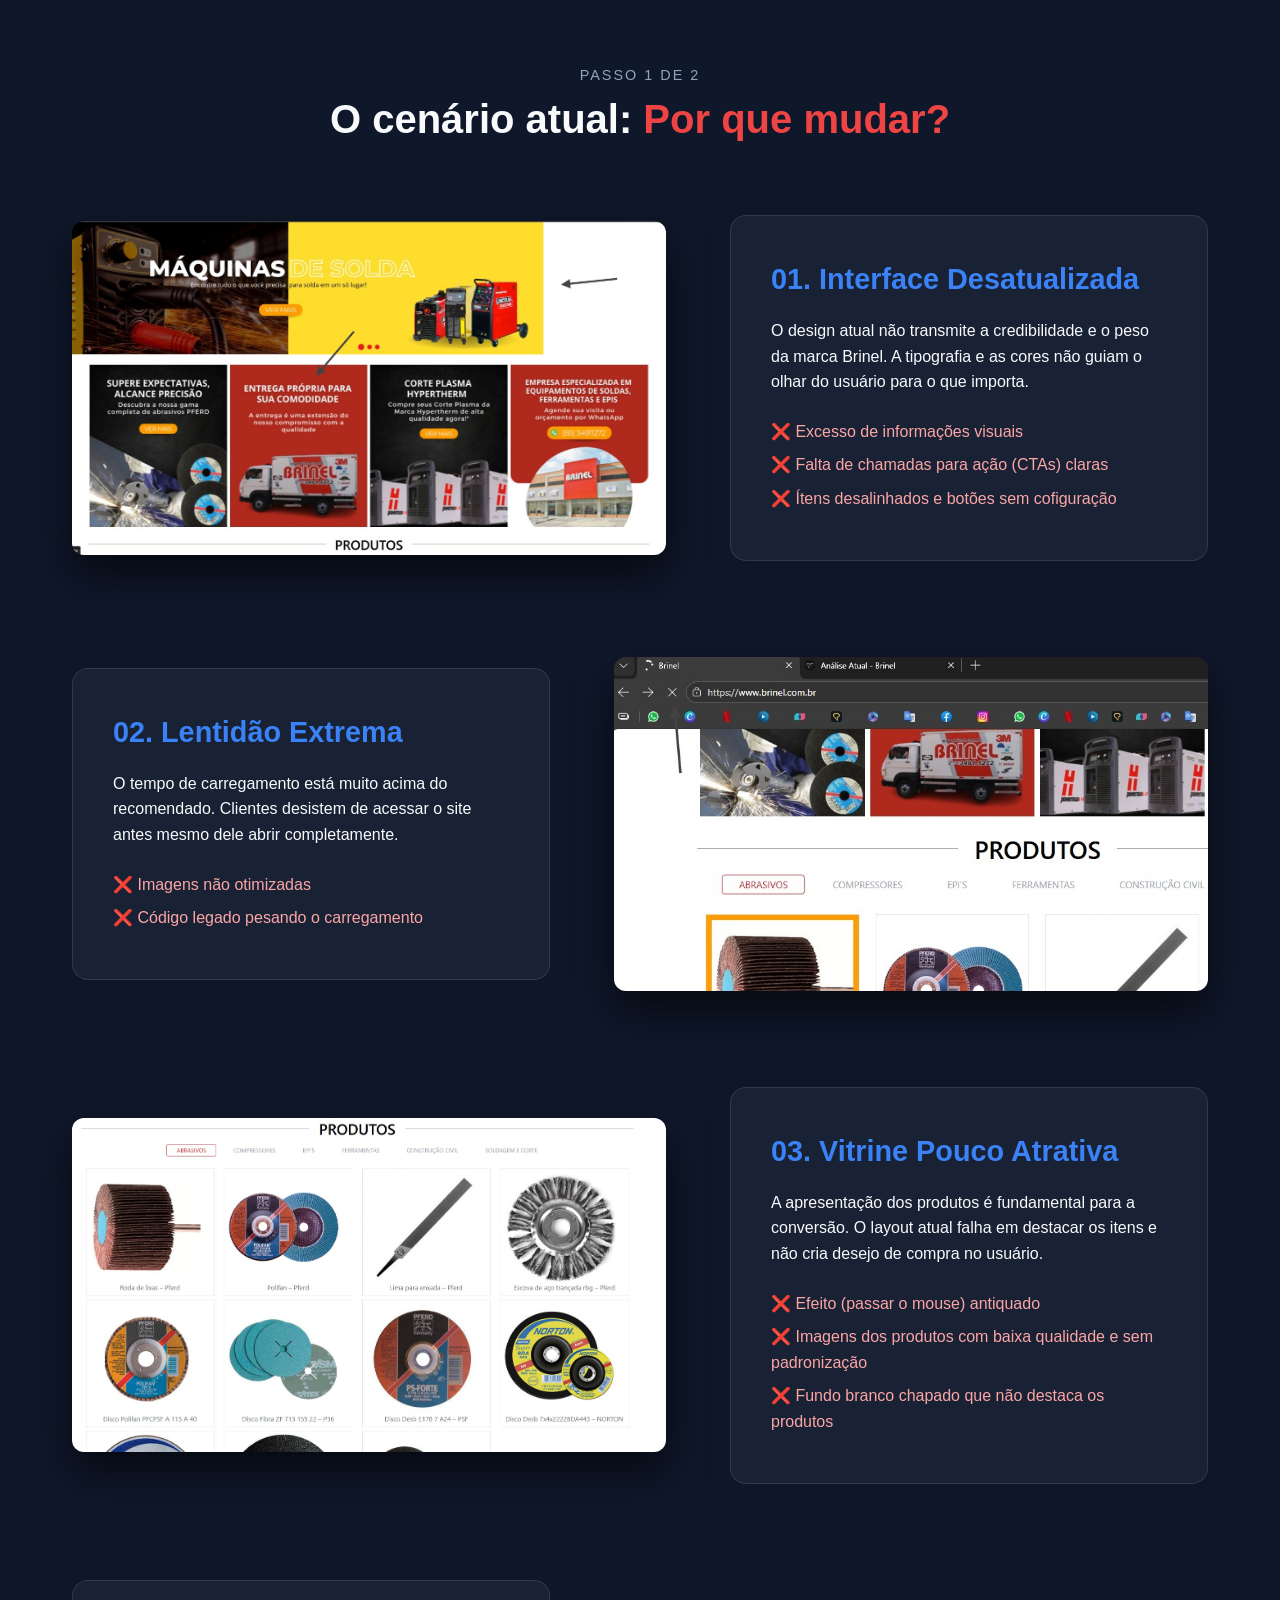
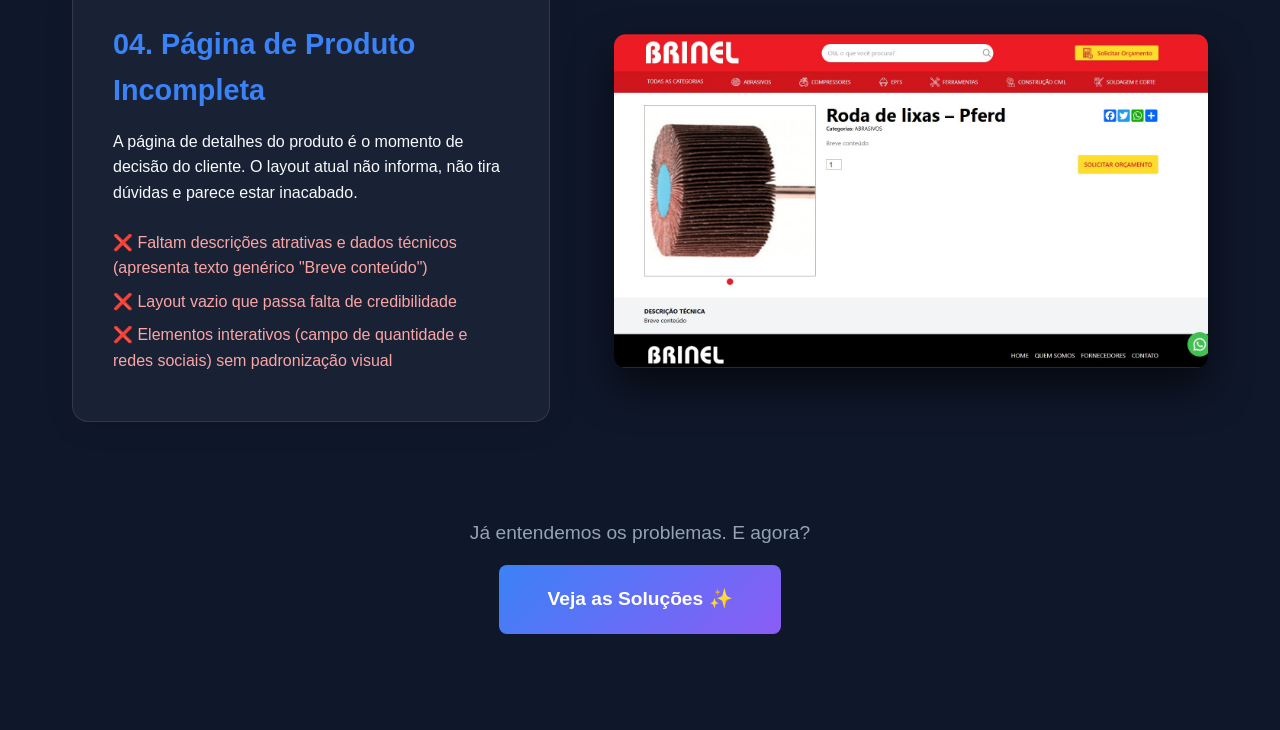
==== analise.html @ bbd17486 "first commit" ====
<!DOCTYPE html>
<html lang="pt-BR">
<head>
    <meta charset="UTF-8">
    <meta name="viewport" content="width=device-width, initial-scale=1.0">
    <title>Análise Atual - Brinel</title>
    <link rel="stylesheet" href="css/style.css">
</head>
<body class="page-transition"> <div class="container page-header hidden">
        <p class="subtitle">Passo 1 de 2</p>
        <h2>O cenário atual: <span>Por que mudar?</span></h2>
    </div>

    <main class="container">
        <section class="analysis-row hidden">
            <div class="analysis-img">
                <img src="imgs/desatualizado.jpeg" alt="Print do design atual">
                <div class="img-glow"></div> </div>
            <div class="analysis-text glass-card">
                <h3>01. Interface Desatualizada</h3>
                <p>O design atual não transmite a credibilidade e o peso da marca Brinel. A tipografia e as cores não guiam o olhar do usuário para o que importa.</p>
                <ul class="bad-points">
                    <li>❌ Excesso de informações visuais</li>
                    <li>❌ Falta de chamadas para ação (CTAs) claras</li>
                    <li>❌ Ítens desalinhados e botões sem cofiguração</li>
                </ul>
            </div>
        </section>

        <section class="analysis-row reverse hidden">
            <div class="analysis-img">
                <img src="imgs/lento.jpeg" alt="Print de lentidão">
            </div>
            <div class="analysis-text glass-card">
                <h3>02. Lentidão Extrema</h3>
                <p>O tempo de carregamento está muito acima do recomendado. Clientes desistem de acessar o site antes mesmo dele abrir completamente.</p>
                <ul class="bad-points">
                    <li>❌ Imagens não otimizadas</li>
                    <li>❌ Código legado pesando o carregamento</li>
                </ul>
            </div>
        </section>

        <section class="analysis-row hidden">
            <div class="analysis-img">
                <img src="imgs/produtos.jpeg" alt="Print da seção de produtos">
            </div>
            <div class="analysis-text glass-card">
                <h3>03. Vitrine Pouco Atrativa</h3>
                <p>A apresentação dos produtos é fundamental para a conversão. O layout atual falha em destacar os itens e não cria desejo de compra no usuário.</p>
                <ul class="bad-points">
                    <li>❌ Efeito (passar o mouse) antiquado</li>
                    <li>❌ Imagens dos produtos com baixa qualidade e sem padronização</li>
                    <li>❌ Fundo branco chapado que não destaca os produtos</li>
                </ul>
            </div>
        </section>

        <section class="analysis-row reverse hidden">
            <div class="analysis-img">
                <img src="imgs/paginaprodutos.jpeg" alt="Print da página interna do produto">
            </div>
            <div class="analysis-text glass-card">
                <h3>04. Página de Produto Incompleta</h3>
                <p>A página de detalhes do produto é o momento de decisão do cliente. O layout atual não informa, não tira dúvidas e parece estar inacabado.</p>
                <ul class="bad-points">
                    <li>❌ Faltam descrições atrativas e dados técnicos (apresenta texto genérico "Breve conteúdo")</li>
                    <li>❌ Layout vazio que passa falta de credibilidade</li>
                    <li>❌ Elementos interativos (campo de quantidade e redes sociais) sem padronização visual</li>
                </ul>
            </div>
        </section>

        <div class="next-step-container hidden">
            <p>Já entendemos os problemas. E agora?</p>
            <a href="solucoes.html" class="btn-scroll btn-large">Veja as Soluções ✨</a>
        </div>
    </main>

    <script src="js/main.js" defer></script>
</body>
</html>
---- css/style.css ----
/* ==========================================
   Variáveis e Reset
   ========================================== */
:root {
    --bg-dark: #0f172a;       /* Fundo principal escuro */
    --bg-card: #1e293b;       /* Fundo das seções/cards */
    --text-main: #f8fafc;     /* Texto claro */
    --text-muted: #94a3b8;    /* Texto de apoio */
    --accent: #3b82f6;        /* Cor de destaque (Azul moderno) */
}

* {
    margin: 0;
    padding: 0;
    box-sizing: border-box;
}

body {
    font-family: 'Inter', -apple-system, BlinkMacSystemFont, "Segoe UI", Roboto, sans-serif;
    background-color: var(--bg-dark);
    color: var(--text-main);
    line-height: 1.6;
    overflow-x: hidden; /* Evita rolagem horizontal indesejada */
}

/* ==========================================
   Classes Utilitárias e Estrutura
   ========================================== */
.container {
    max-width: 1200px;
    margin: 0 auto;
    padding: 0 2rem;
}

/* ==========================================
   Seção Hero (Capa)
   ========================================== */
.hero {
    height: 100vh; /* Ocupa 100% da altura da tela */
    display: flex;
    align-items: center;
    justify-content: center;
    text-align: center;
}

.hero h1 {
    font-size: clamp(2.5rem, 5vw, 4rem); /* Responsivo por padrão */
    margin-bottom: 1rem;
}

.hero h1 span {
    color: var(--accent);
}

.hero p {
    font-size: 1.2rem;
    color: var(--text-muted);
    margin-bottom: 2rem;
}

/* Botão provisório */
.btn-scroll {
    display: inline-block;
    padding: 1rem 2rem;
    background-color: var(--accent);
    color: #fff;
    text-decoration: none;
    border-radius: 8px;
    font-weight: bold;
    transition: background-color 0.3s ease;
}

.btn-scroll:hover {
    background-color: #2563eb;
}

#cursor-glow {
    position: fixed;
    top: 0;
    left: 0;
    width: 300px;
    height: 300px;
    background: radial-gradient(circle, rgba(59, 130, 246, 0.15) 0%, transparent 70%);
    border-radius: 50%;
    pointer-events: none; /* Para não atrapalhar os cliques */
    transform: translate(-50%, -50%); /* Centraliza no mouse */
    z-index: 0; /* Fica atrás de tudo */
    transition: top 0.1s ease, left 0.1s ease;
}

/* Garante que o conteúdo fique na frente do brilho */
.hero .container {
    position: relative;
    z-index: 10;
}









/* ==========================================
   Página de Análise (Layout e Efeitos)
   ========================================== */
.page-header {
    text-align: center;
    margin: 4rem auto;
}
.page-header h2 { font-size: 2.5rem; }
.page-header span { color: #ef4444; } /* Vermelho para problemas */
.subtitle { color: var(--text-muted); font-size: 0.9rem; text-transform: uppercase; letter-spacing: 2px; }

/* Layout Ziguezague */
.analysis-row {
    display: flex;
    align-items: center;
    gap: 4rem;
    margin-bottom: 6rem;
}

.analysis-row.reverse {
    flex-direction: row-reverse;
}

.analysis-img {
    position: relative; 
    display: flex;
    flex: 1.5; 
}

.analysis-img img {
    width: 100%;
    aspect-ratio: 16 / 9;
    object-fit: cover;
    object-position: top;
    border-radius: 12px;
    box-shadow: 0 20px 40px rgba(0,0,0,0.6);
    position: relative;
    z-index: 2;
    transition: transform 0.3s ease;
}
.analysis-img img:hover { transform: scale(1.02); }

.analysis-text {
    /* O texto mantém a proporção base de 1 */
    flex: 1;
}

/* Efeito Glassmorphism (Vidro) */
.glass-card {
    background: rgba(30, 41, 59, 0.7);
    backdrop-filter: blur(10px);
    -webkit-backdrop-filter: blur(10px);
    border: 1px solid rgba(255, 255, 255, 0.1);
    padding: 2.5rem;
    border-radius: 16px;
    box-shadow: 0 4px 30px rgba(0, 0, 0, 0.1);
}

.glass-card h3 {
    color: var(--accent);
    margin-bottom: 1rem;
    font-size: 1.8rem;
}

.bad-points { list-style: none; margin-top: 1.5rem; }
.bad-points li { margin-bottom: 0.5rem; color: #fca5a5; }

/* Botão Próxima Página */
.next-step-container { text-align: center; margin: 6rem 0; }
.next-step-container p { margin-bottom: 1rem; font-size: 1.2rem; color: var(--text-muted); }
.btn-large { font-size: 1.2rem; padding: 1.2rem 3rem; background: linear-gradient(135deg, var(--accent), #8b5cf6); border: none; }
.btn-large:hover { box-shadow: 0 0 20px rgba(139, 92, 246, 0.5); transform: translateY(-3px); }

/* Classes para Animação JS */
.hidden { opacity: 0; transform: translateY(50px); transition: all 0.8s ease-out; }
.show { opacity: 1; transform: translateY(0); }

/* Responsivo para Mobile */
@media (max-width: 768px) {
    .analysis-row, .analysis-row.reverse { flex-direction: column; gap: 2rem; }
    .glass-card { padding: 1.5rem; }
}




/* ==========================================
   Página de Soluções (Grid e Efeitos)
   ========================================== */

/* Header Específico */
.hero-solucoes {
    padding: 6rem 0 3rem;
}
.text-center { text-align: center; }
.hero-description {
    max-width: 700px;
    margin: 1.5rem auto 0;
    font-size: 1.2rem;
    color: var(--text-muted);
}

/* Texto com Gradiente Moderno */
.text-gradient {
    font-size: clamp(2.5rem, 5vw, 4rem);
    background: linear-gradient(135deg, #60a5fa, #c084fc);
    -webkit-background-clip: text;
    -webkit-text-fill-color: transparent;
    margin-bottom: 0.5rem;
}

/* Grid de Cards */
.solutions-grid {
    display: grid;
    /* Cria colunas responsivas automaticamente (mínimo 300px, máximo 1 fração do espaço) */
    grid-template-columns: repeat(auto-fit, minmax(320px, 1fr));
    gap: 2rem;
    margin-bottom: 6rem;
}

/* Estilização do Card de Solução */
.solution-card {
    padding: 2.5rem 2rem;
    border-top: 4px solid var(--accent); /* Linha colorida no topo do card */
    transition: transform 0.4s ease, box-shadow 0.4s ease;
    display: flex;
    flex-direction: column;
}

.solution-card:hover {
    transform: translateY(-10px); /* Faz o card flutuar para cima */
    box-shadow: 0 20px 40px rgba(59, 130, 246, 0.2); /* Brilho azulado */
    border-top-color: #c084fc; /* Muda a cor da borda ao passar o mouse */
}

.solution-card .icon {
    font-size: 3rem;
    margin-bottom: 1.5rem;
}

.solution-card h3 {
    font-size: 1.5rem;
    color: #fff;
    margin-bottom: 1rem;
}

.solution-card p {
    color: var(--text-muted);
    font-size: 1rem;
    flex-grow: 1; /* Faz com que os textos preencham o espaço uniformemente */
}

/* Call to Action Final */
.cta-final {
    text-align: center;
    padding: 6rem 2rem;
    background: linear-gradient(to bottom, transparent, rgba(30, 41, 59, 0.5));
    border-radius: 24px;
    margin-bottom: 4rem;
}

.cta-final h2 {
    font-size: 2.5rem;
    margin-bottom: 1rem;
}

.cta-final p {
    color: var(--text-muted);
    font-size: 1.2rem;
    margin-bottom: 2.5rem;
}

/* Botão com efeito de Brilho (Glow) */
.btn-glow {
    position: relative;
    box-shadow: 0 0 15px rgba(139, 92, 246, 0.6);
}
.btn-glow:hover {
    box-shadow: 0 0 30px rgba(139, 92, 246, 0.8), 0 0 60px rgba(139, 92, 246, 0.4);
}
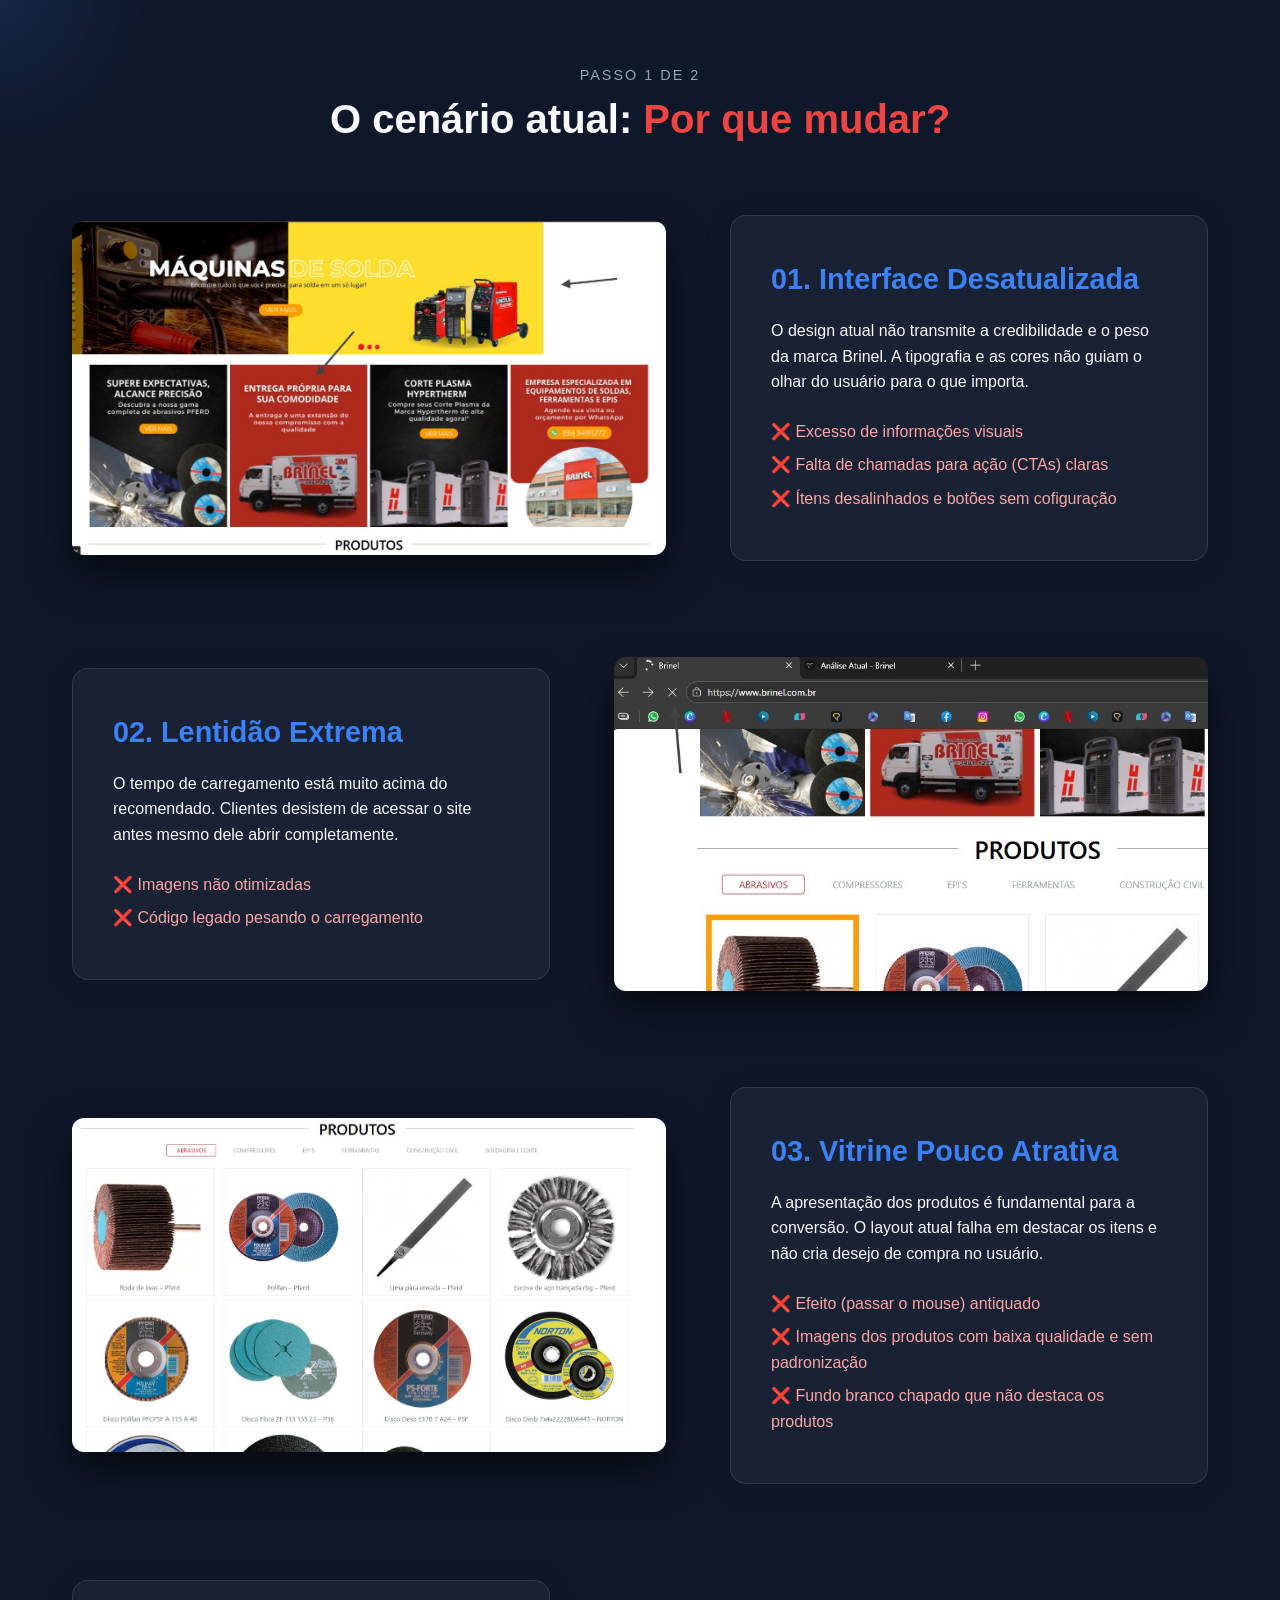
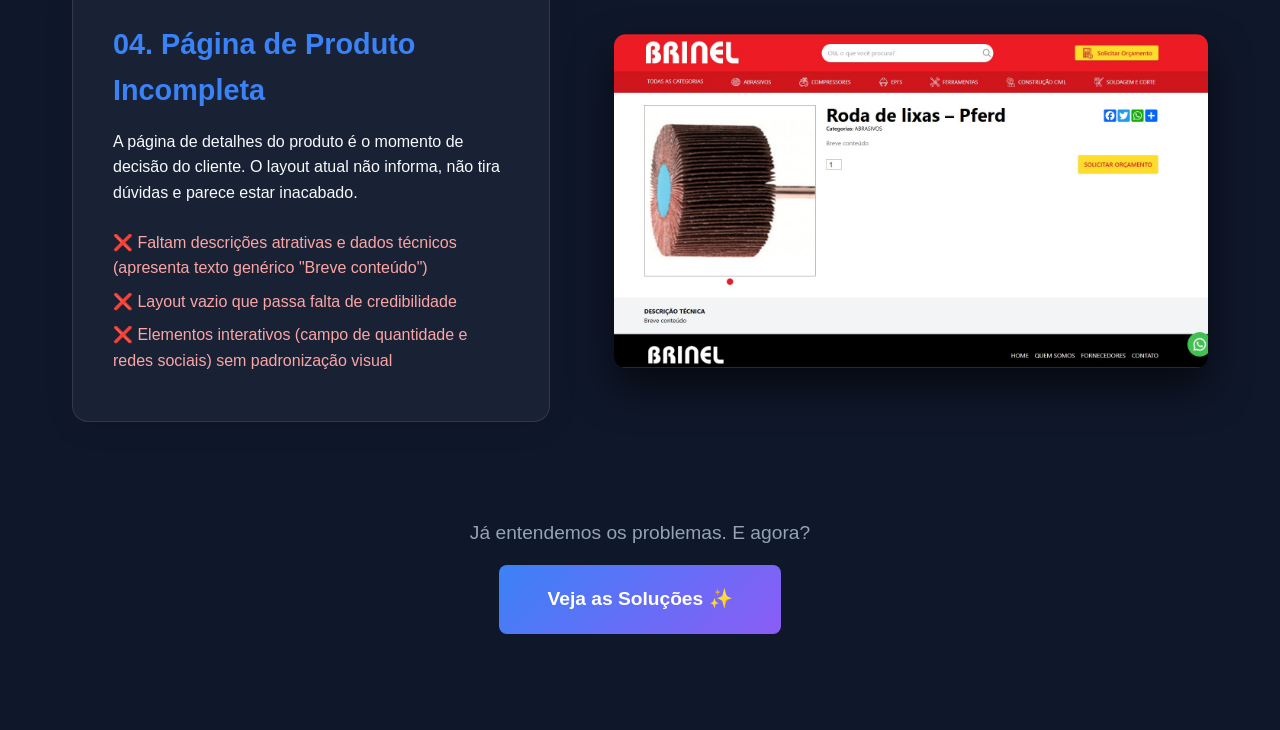
==== commit 2eacc288: "Fox: Corrije mouse" ====
--- a/analise.html
+++ b/analise.html
@@ -6,7 +6,10 @@
     <title>Análise Atual - Brinel</title>
     <link rel="stylesheet" href="css/style.css">
 </head>
-<body class="page-transition"> <div class="container page-header hidden">
+<body class="page-transition"> 
+    <div id="cursor-glow"></div>
+
+    <div class="container page-header hidden">
         <p class="subtitle">Passo 1 de 2</p>
         <h2>O cenário atual: <span>Por que mudar?</span></h2>
     </div>
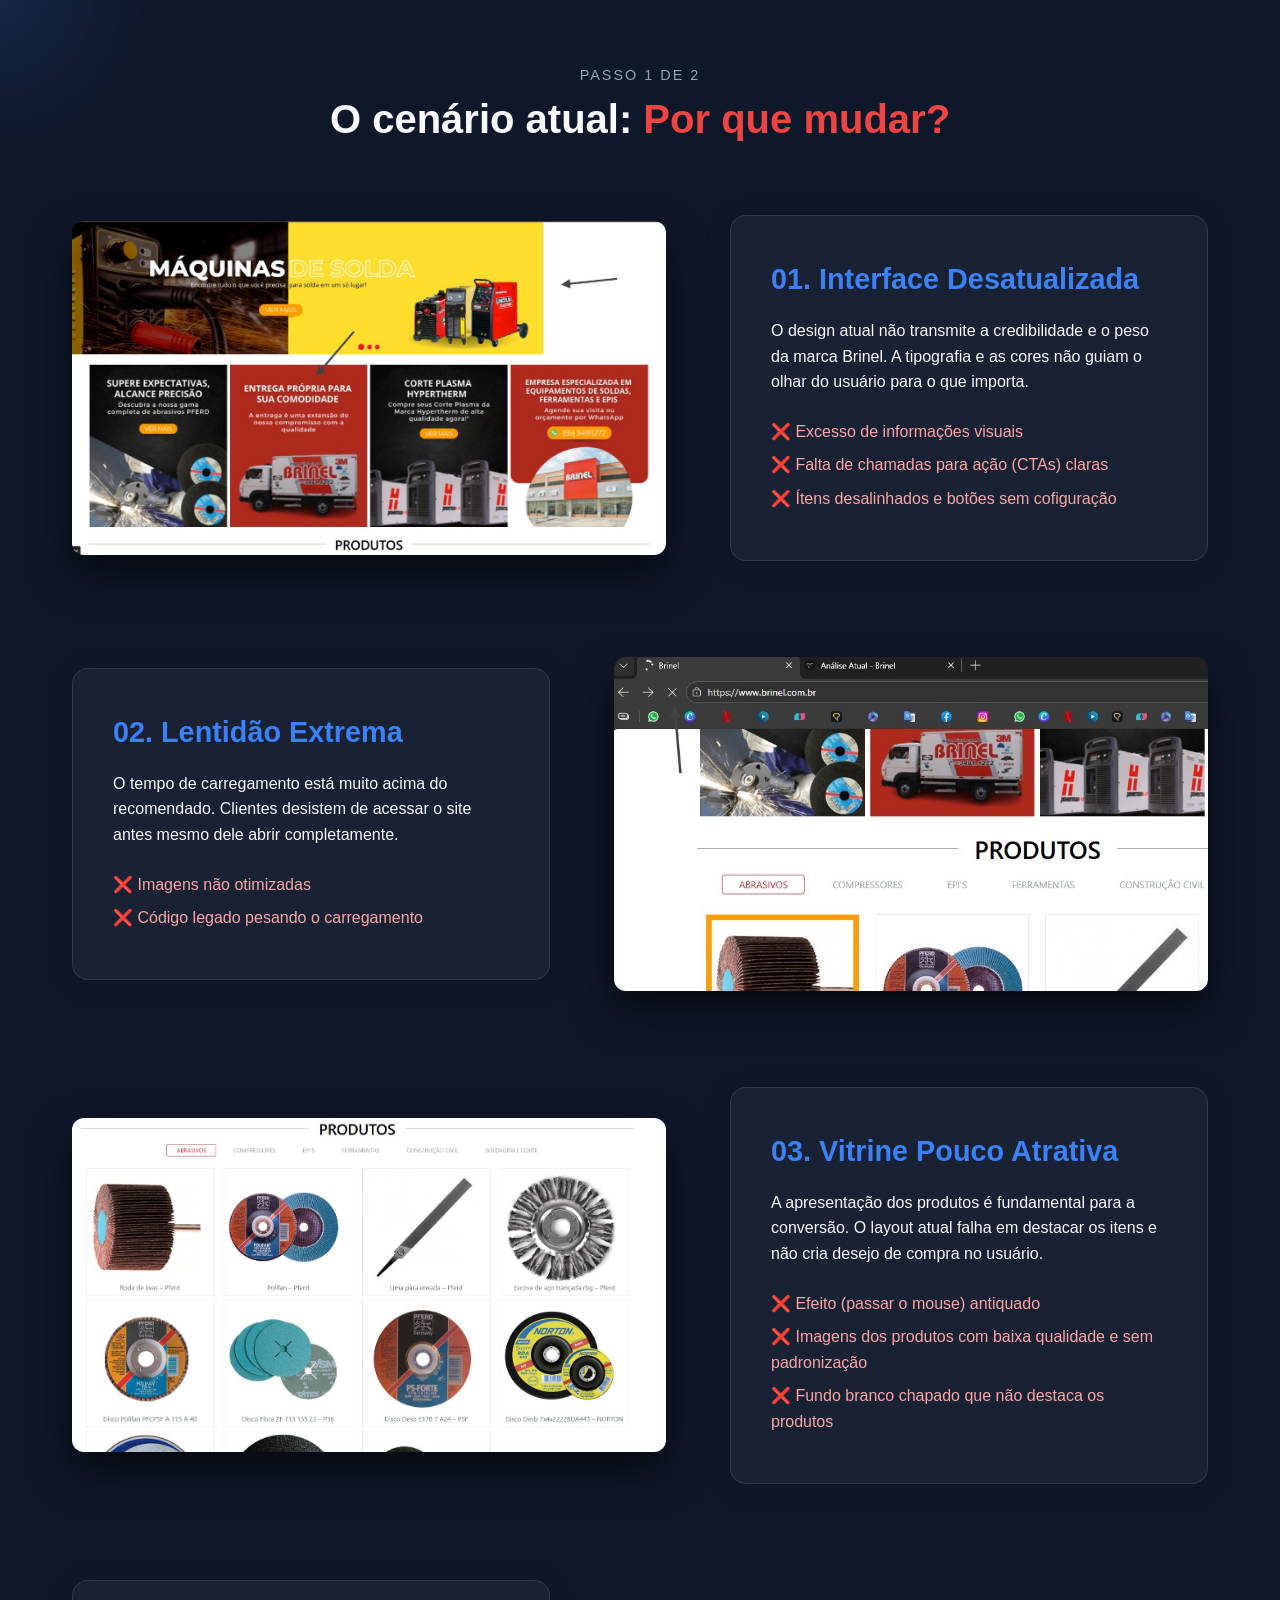
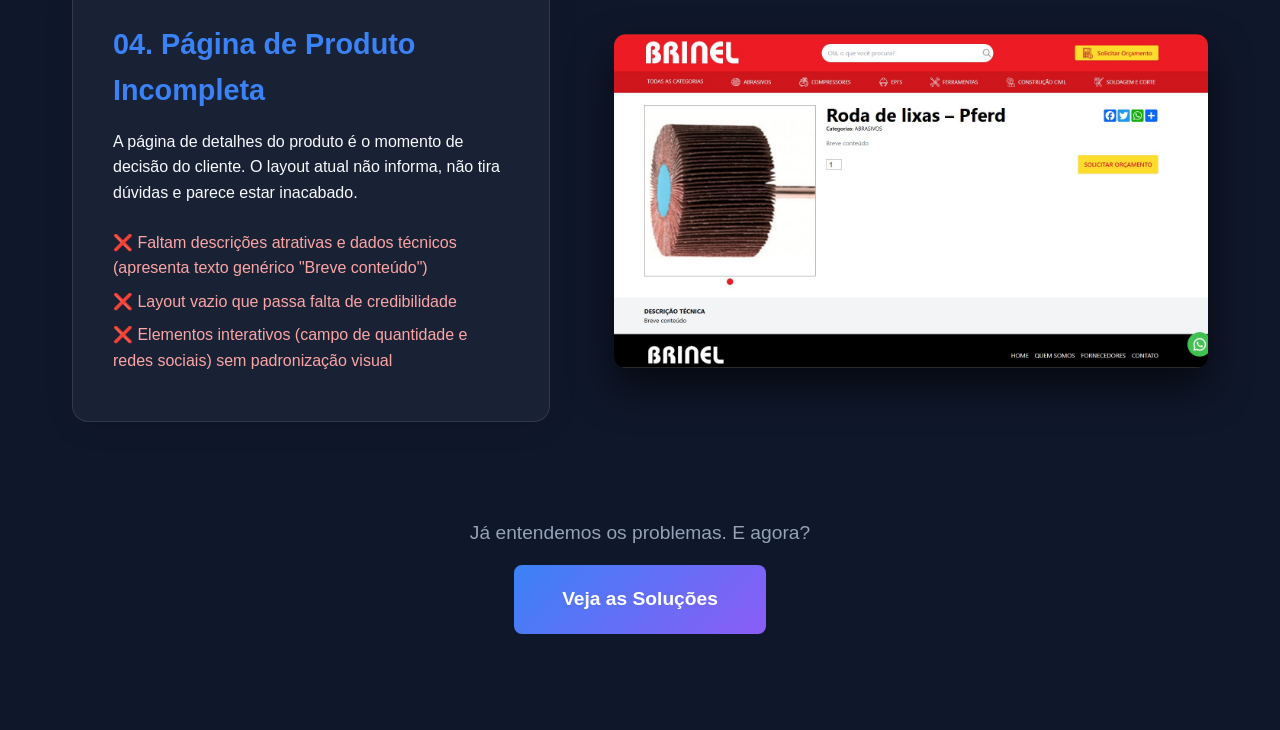
==== commit 3166f2fe: "Fix: Algumas correcoes" ====
--- a/analise.html
+++ b/analise.html
@@ -76,7 +76,7 @@
 
         <div class="next-step-container hidden">
             <p>Já entendemos os problemas. E agora?</p>
-            <a href="solucoes.html" class="btn-scroll btn-large">Veja as Soluções ✨</a>
+            <a href="solucoes.html" class="btn-scroll btn-large">Veja as Soluções</a>
         </div>
     </main>
 
--- a/css/style.css
+++ b/css/style.css
@@ -238,8 +238,18 @@
 }
 
 .solution-card .icon {
-    font-size: 3rem;
+    width: 54px;
+    height: 54px;
     margin-bottom: 1.5rem;
+    color: var(--accent);
+    display: flex;
+    align-items: center;
+}
+
+.solution-card .icon svg {
+    width: 100%;
+    height: 100%;
+    fill: currentColor;
 }
 
 .solution-card h3 {
